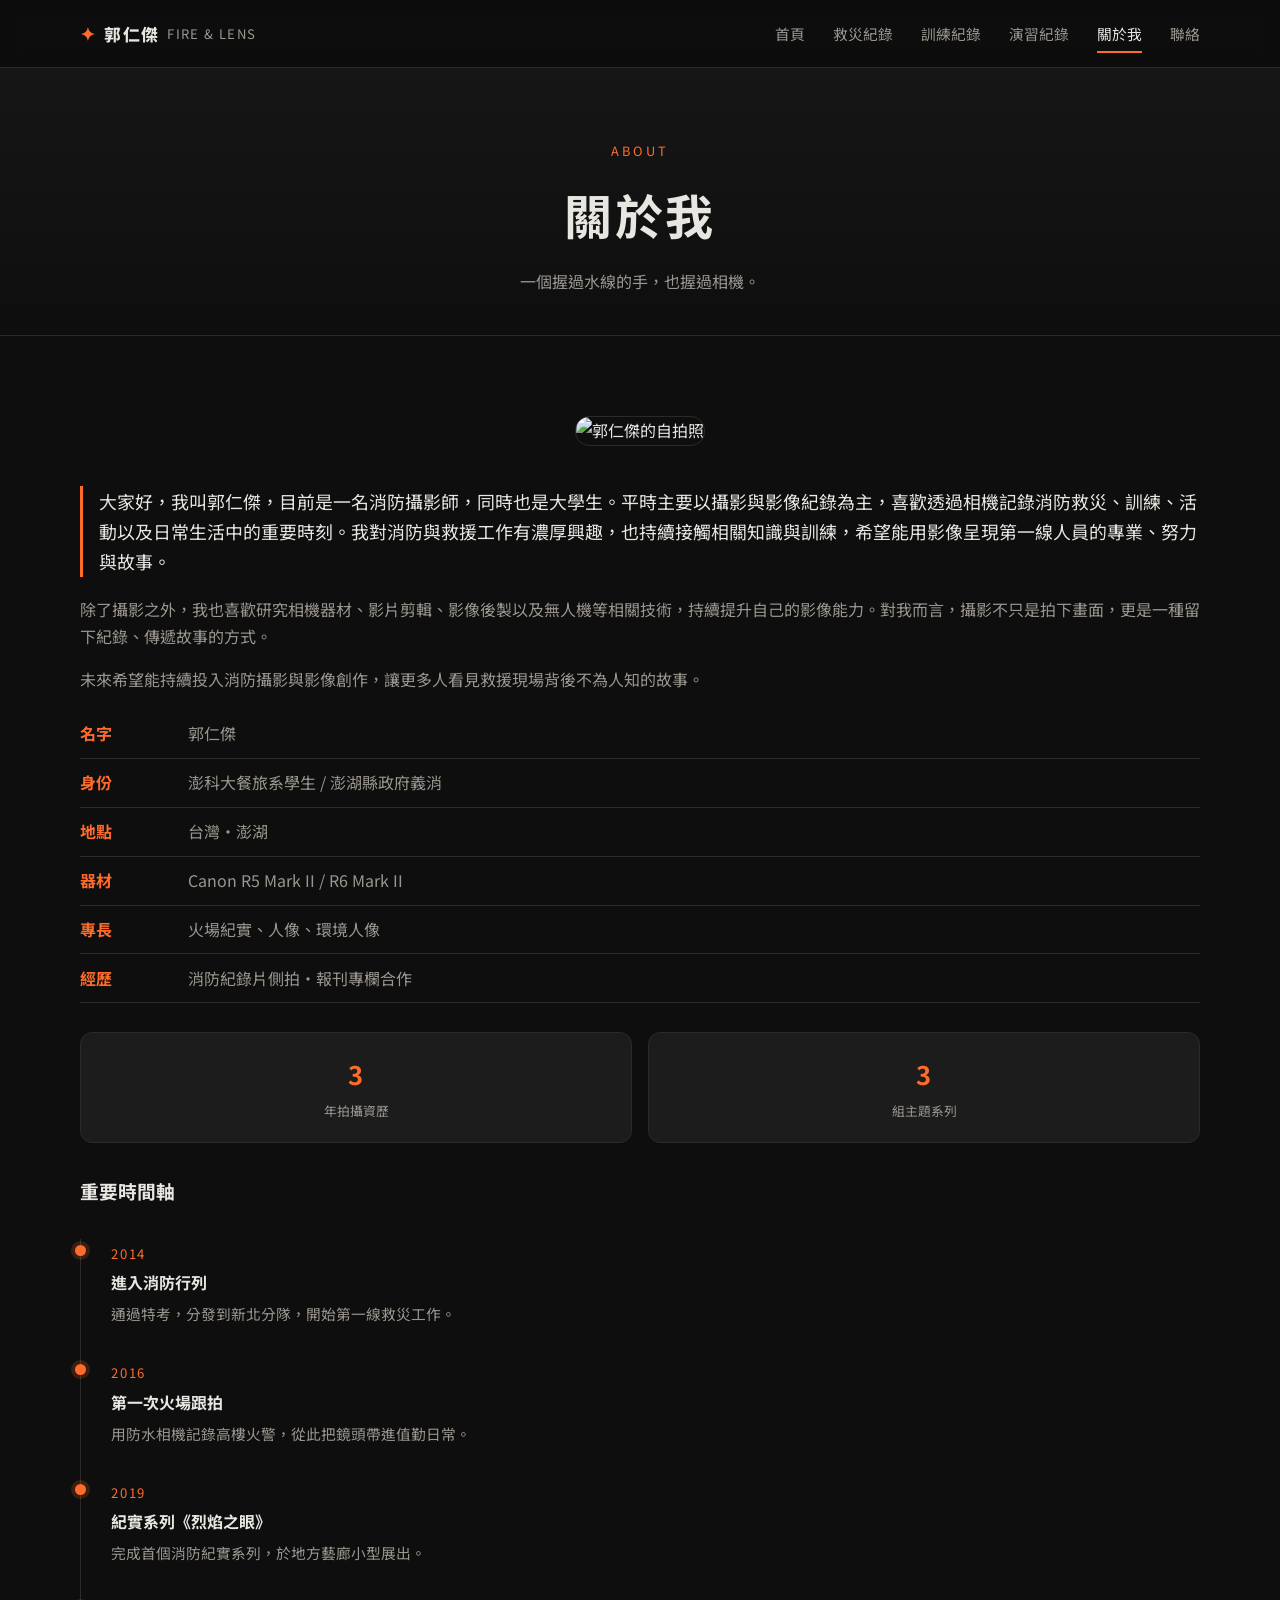
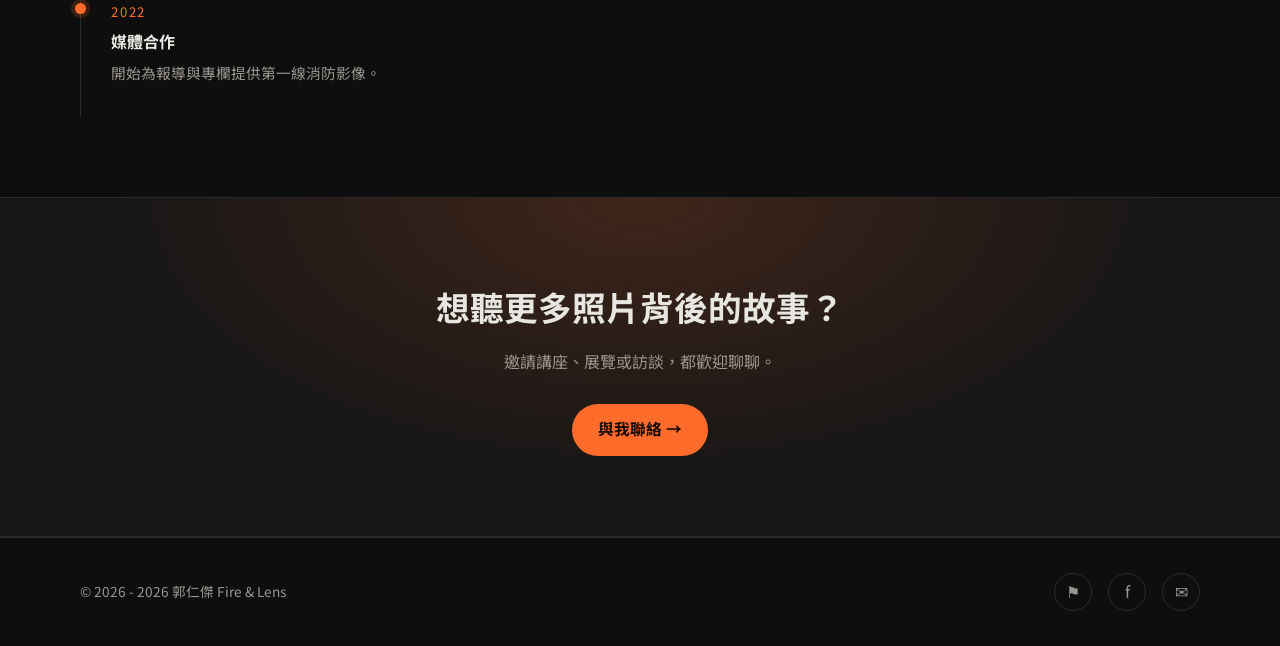
==== about.html @ 65919919 "Initial website" ====
<!DOCTYPE html>
<html lang="zh-Hant">
<head>
  <meta charset="UTF-8">
  <meta name="viewport" content="width=device-width, initial-scale=1.0">
  <title>關於我｜郭仁傑 ・ 消防員攝影師</title>
  <meta name="description" content="認識消防員攝影師郭仁傑 — 從火場到鏡頭之間的故事。">
  <link rel="preconnect" href="https://fonts.googleapis.com">
  <link rel="preconnect" href="https://fonts.gstatic.com" crossorigin>
  <link href="https://fonts.googleapis.com/css2?family=Noto+Sans+TC:wght@400;500;700;900&display=swap" rel="stylesheet">
  <link rel="stylesheet" href="css/style.css">
</head>
<body>

  <header class="site-header">
    <div class="container nav">
      <a class="brand" href="index.html"><span class="flame">&#10022;</span> 郭仁傑 <span style="font-weight:400;color:var(--text-muted);font-size:.82rem">FIRE &amp; LENS</span></a>
      <nav class="nav-links" aria-label="主選單">
        <a href="index.html">首頁</a>
        <a href="fire.html">消防紀實</a>
        <a href="portrait.html">人像</a>
        <a href="landscape.html">風景</a>
        <a href="about.html">關於我</a>
        <a href="contact.html">聯絡</a>
      </nav>
      <button class="nav-toggle" aria-label="開啟選單">&#9776;</button>
    </div>
  </header>

  <section class="page-hero">
    <div class="container">
      <div class="kicker">About</div>
      <h1>關於我</h1>
      <p>一個握過水線的手，也握過相機。</p>
    </div>
  </section>

  <main class="section">
    <div class="container about-wrap">
      <div class="about-photo">
        <img src="https://picsum.photos/seed/aboutme/800/1000" alt="郭仁傑的自拍照">
      </div>
      <div>
        <p class="lead">大家好，我叫郭仁傑，目前是一名消防攝影師，同時也是大學生。平時主要以攝影與影像紀錄為主，喜歡透過相機記錄消防救災、訓練、活動以及日常生活中的重要時刻。我對消防與救援工作有濃厚興趣，也持續接觸相關知識與訓練，希望能用影像呈現第一線人員的專業、努力與故事。</p>
        <div class="prose">
          <p>除了攝影之外，我也喜歡研究相機器材、影片剪輯、影像後製以及無人機等相關技術，持續提升自己的影像能力。對我而言，攝影不只是拍下畫面，更是一種留下紀錄、傳遞故事的方式。</p>
          <p>未來希望能持續投入消防攝影與影像創作，讓更多人看見救援現場背後不為人知的故事。</p>
        </div>

        <ul class="info-list">
          <li><b>名字</b><span>郭仁傑</span></li>
          <li><b>身份</b><span>澎科大餐旅系學生 / 澎湖縣政府義消</span></li>
          <li><b>地點</b><span>台灣・澎湖</span></li>
          <li><b>器材</b><span>Canon R5 Mark II / R6 Mark II</span></li>
          <li><b>專長</b><span>火場紀實、人像、環境人像</span></li>
          <li><b>經歷</b><span>消防紀錄片側拍・報刊專欄合作</span></li>
        </ul>

        <div class="stats">
          <div class="stat"><b>3</b><span>年拍攝資歷</span></div>
          <div class="stat"><b>3</b><span>組主題系列</span></div>
        </div>

        <h3 style="margin:2rem 0 0.5rem">重要時間軸</h3>
        <ul class="timeline">
          <li>
            <span class="yr">2014</span>
            <h4>進入消防行列</h4>
            <p>通過特考，分發到新北分隊，開始第一線救災工作。</p>
          </li>
          <li>
            <span class="yr">2016</span>
            <h4>第一次火場跟拍</h4>
            <p>用防水相機記錄高樓火警，從此把鏡頭帶進值勤日常。</p>
          </li>
          <li>
            <span class="yr">2019</span>
            <h4>紀實系列《烈焰之眼》</h4>
            <p>完成首個消防紀實系列，於地方藝廊小型展出。</p>
          </li>
          <li>
            <span class="yr">2022</span>
            <h4>媒體合作</h4>
            <p>開始為報導與專欄提供第一線消防影像。</p>
          </li>
        </ul>
      </div>
    </div>
  </main>

  <section class="section cta">
    <div class="container">
      <h2>想聽更多照片背後的故事？</h2>
      <p>邀請講座、展覽或訪談，都歡迎聊聊。</p>
      <a class="btn" href="contact.html">與我聯絡 &#8594;</a>
    </div>
  </section>

  <footer class="site-footer">
    <div class="container">
      <span>&copy; <span data-year="2026"></span> 郭仁傑 Fire &amp; Lens</span>
      <div class="socials">
        <a href="#" aria-label="Instagram">&#9873;</a>
        <a href="#" aria-label="Facebook">f</a>
        <a href="#" aria-label="Email">&#9993;</a>
      </div>
    </div>
  </footer>

  <script src="js/main.js"></script>
</body>
</html>
---- css/style.css ----
:root {
  --bg: #0e0e0e;
  --bg-soft: #161616;
  --bg-card: #1c1c1c;
  --text: #e8e6e1;
  --text-muted: #9a968f;
  --accent: #ff6b2b;
  --accent-dark: #c94f1d;
  --border: #2a2a2a;
  --max-w: 1120px;
  --nav-h: 68px;
  --ease: cubic-bezier(0.22, 1, 0.36, 1);
}

* { margin: 0; padding: 0; box-sizing: border-box; }

html { scroll-behavior: smooth; }

body {
  font-family: "Noto Sans TC", "PingFang TC", "Microsoft JhengHei", sans-serif;
  background: var(--bg);
  color: var(--text);
  line-height: 1.7;
  -webkit-font-smoothing: antialiased;
}

img { display: block; max-width: 100%; }

a { color: inherit; text-decoration: none; }

.container { width: min(var(--max-w), 92%); margin-inline: auto; }

/* ---------- Nav ---------- */
.site-header {
  position: sticky;
  top: 0;
  z-index: 50;
  height: var(--nav-h);
  background: rgba(14, 14, 14, 0.85);
  backdrop-filter: blur(10px);
  border-bottom: 1px solid var(--border);
}

.nav {
  height: var(--nav-h);
  display: flex;
  align-items: center;
  justify-content: space-between;
  gap: 1rem;
}

.brand {
  font-weight: 800;
  letter-spacing: 0.08em;
  font-size: 1.05rem;
  display: flex;
  align-items: center;
  gap: 0.5rem;
}

.brand .flame { color: var(--accent); font-size: 1.15rem; }

.nav-links {
  display: flex;
  align-items: center;
  gap: clamp(0.75rem, 2.5vw, 1.75rem);
}

.nav-links a {
  font-size: 0.92rem;
  color: var(--text-muted);
  transition: color 0.25s var(--ease);
  position: relative;
}

.nav-links a:hover,
.nav-links a.active { color: var(--text); }

.nav-links a.active::after {
  content: "";
  position: absolute;
  left: 0; bottom: -6px;
  width: 100%; height: 2px;
  background: var(--accent);
}

.nav-toggle {
  display: none;
  background: none;
  border: 1px solid var(--border);
  border-radius: 8px;
  padding: 8px 10px;
  color: var(--text);
  font-size: 1.1rem;
  cursor: pointer;
  line-height: 1;
}

/* ---------- Hero ---------- */
.hero {
  position: relative;
  min-height: min(78vh, 640px);
  display: flex;
  align-items: center;
  background-size: cover;
  background-position: center 30%;
}

.hero::before {
  content: "";
  position: absolute;
  inset: 0;
  background: linear-gradient(180deg, rgba(14,14,14,0.72) 0%, rgba(14,14,14,0.55) 45%, var(--bg) 100%);
}

.hero-inner { position: relative; z-index: 1; padding: 4rem 0 7rem; }

.hero-tag {
  display: inline-flex;
  align-items: center;
  gap: 0.5rem;
  font-size: 0.85rem;
  letter-spacing: 0.2em;
  color: var(--accent);
  border: 1px solid rgba(255, 107, 43, 0.4);
  border-radius: 999px;
  padding: 0.35rem 0.9rem;
  margin-bottom: 1.5rem;
}

.hero h1 {
  font-size: clamp(2.2rem, 6vw, 4rem);
  line-height: 1.15;
  letter-spacing: 0.04em;
  margin-bottom: 1rem;
}

.hero h1 .accent { color: var(--accent); }

.hero p {
  color: var(--text-muted);
  font-size: clamp(1rem, 2vw, 1.15rem);
  max-width: 560px;
  margin-bottom: 2.25rem;
}

.btn {
  display: inline-block;
  background: var(--accent);
  color: #140c05;
  font-weight: 700;
  padding: 0.8rem 1.6rem;
  border-radius: 999px;
  font-size: 0.98rem;
  transition: background 0.25s var(--ease), transform 0.25s var(--ease);
}

.btn:hover { background: #ff8a52; transform: translateY(-2px); }

.btn.btn-ghost {
  background: transparent;
  color: var(--text);
  border: 1px solid var(--border);
}

.btn.btn-ghost:hover { border-color: var(--accent); color: var(--accent); }

/* ---------- Sections ---------- */
.section { padding: 5rem 0; }

.section-head { margin-bottom: 2.5rem; }

.section-head .kicker {
  color: var(--accent);
  letter-spacing: 0.2em;
  font-size: 0.8rem;
  text-transform: uppercase;
}

.section-head h2 {
  font-size: clamp(1.6rem, 4vw, 2.2rem);
  margin-top: 0.4rem;
  letter-spacing: 0.03em;
}

.section-head .desc { color: var(--text-muted); margin-top: 0.6rem; max-width: 600px; }

/* ---------- Cards / Grid ---------- */
.grid-3 {
  display: grid;
  grid-template-columns: repeat(auto-fit, minmax(280px, 1fr));
  gap: 1.5rem;
}

.grid-2 {
  display: grid;
  grid-template-columns: repeat(auto-fit, minmax(340px, 1fr));
  gap: 1.5rem;
}

.card {
  position: relative;
  border-radius: 14px;
  overflow: hidden;
  background: var(--bg-card);
  border: 1px solid var(--border);
  transition: transform 0.35s var(--ease), border-color 0.35s var(--ease), box-shadow 0.35s var(--ease);
}

.card:hover {
  transform: translateY(-6px);
  border-color: rgba(255, 107, 43, 0.5);
  box-shadow: 0 18px 40px rgba(0, 0, 0, 0.45);
}

.card img {
  width: 100%;
  height: 240px;
  object-fit: cover;
  transition: transform 0.5s var(--ease);
}

.card:hover img { transform: scale(1.05); }

.card-body { padding: 1.2rem 1.3rem 1.4rem; }

.card-body h3 { font-size: 1.1rem; margin-bottom: 0.35rem; }

.card-body p { color: var(--text-muted); font-size: 0.9rem; }

.card .arrow {
  position: absolute;
  right: 1.1rem; bottom: 1.2rem;
  color: var(--accent);
  font-size: 1.3rem;
  transition: transform 0.3s var(--ease);
}

.card:hover .arrow { transform: translateX(4px); }

.tags { display: flex; flex-wrap: wrap; gap: 0.4rem; margin-top: 0.9rem; }

.tag {
  font-size: 0.72rem;
  color: var(--accent);
  border: 1px solid rgba(255, 107, 43, 0.35);
  padding: 0.15rem 0.6rem;
  border-radius: 999px;
}

/* ---------- Page hero (small) ---------- */
.page-hero {
  padding: 4.5rem 0 2.5rem;
  text-align: center;
  border-bottom: 1px solid var(--border);
  background: linear-gradient(180deg, var(--bg-soft), var(--bg));
}

.page-hero h1 {
  font-size: clamp(2rem, 5vw, 3rem);
  letter-spacing: 0.05em;
}

.page-hero .kicker {
  color: var(--accent);
  letter-spacing: 0.25em;
  font-size: 0.8rem;
  text-transform: uppercase;
  margin-bottom: 0.75rem;
}

.page-hero p { color: var(--text-muted); max-width: 620px; margin: 0.8rem auto 0; }

/* ---------- Filter bar ---------- */
.filter-bar {
  display: flex;
  flex-wrap: wrap;
  gap: 0.6rem;
  margin-bottom: 2rem;
}

.filter-btn {
  background: var(--bg-card);
  border: 1px solid var(--border);
  color: var(--text-muted);
  font-size: 0.88rem;
  font-family: inherit;
  padding: 0.5rem 1.1rem;
  border-radius: 999px;
  cursor: pointer;
  transition: border-color 0.25s var(--ease), color 0.25s var(--ease), background 0.25s var(--ease);
}

.filter-btn:hover { border-color: var(--accent); color: var(--text); }

.filter-btn.active {
  background: var(--accent);
  border-color: var(--accent);
  color: #140c05;
  font-weight: 700;
}

/* ---------- Gallery ---------- */
.gallery {
  display: grid;
  grid-template-columns: repeat(auto-fit, minmax(240px, 1fr));
  gap: 1rem;
}

.gallery a {
  position: relative;
  border-radius: 12px;
  overflow: hidden;
  border: 1px solid var(--border);
  cursor: zoom-in;
}

.gallery img {
  width: 100%;
  height: 230px;
  object-fit: cover;
  transition: transform 0.4s var(--ease);
}

.gallery a:hover img { transform: scale(1.06); }

.gallery .cap {
  position: absolute;
  inset: auto 0 0 0;
  padding: 1.8rem 0.9rem 0.7rem;
  background: linear-gradient(transparent, rgba(0,0,0,0.78));
  font-size: 0.85rem;
  opacity: 0;
  transform: translateY(6px);
  transition: opacity 0.3s var(--ease), transform 0.3s var(--ease);
}

.gallery a:hover .cap { opacity: 1; transform: translateY(0); }

/* ---------- About ---------- */
.about-wrap { display: grid; grid-template-columns: 1fr; gap: 2.5rem; align-items: start; }

.about-photo {
  border-radius: 14px;
  overflow: hidden;
  border: 1px solid var(--border);
  max-width: 460px;
  margin: 0 auto;
}

.about-photo img { width: 100%; height: auto; }

.stats { display: grid; grid-template-columns: repeat(auto-fit, minmax(130px, 1fr)); gap: 1rem; margin: 1.8rem 0; }

.stat {
  background: var(--bg-card);
  border: 1px solid var(--border);
  border-radius: 12px;
  padding: 1.2rem 0.8rem;
  text-align: center;
}

.stat b { display: block; font-size: 1.6rem; color: var(--accent); letter-spacing: 0.02em; }

.stat span { font-size: 0.8rem; color: var(--text-muted); }

.info-list { list-style: none; margin-top: 1rem; }

.info-list li { padding: 0.65rem 0; border-bottom: 1px solid var(--border); display: flex; gap: 1rem; }

.info-list li b { width: 92px; color: var(--accent); font-weight: 700; flex-shrink: 0; }

.info-list li span { color: var(--text-muted); }

.lead {
  font-size: 1.12rem;
  color: var(--text);
  margin-bottom: 1.2rem;
  border-left: 3px solid var(--accent);
  padding-left: 1rem;
}

.prose p { color: var(--text-muted); margin-bottom: 1rem; }

/* ---------- Timeline ---------- */
.timeline { margin-top: 2rem; list-style: none; }

.timeline li {
  position: relative;
  padding: 0 0 2rem 1.9rem;
  border-left: 1px solid var(--border);
}

.timeline li::before {
  content: "";
  position: absolute;
  left: -6px; top: 6px;
  width: 11px; height: 11px;
  border-radius: 50%;
  background: var(--accent);
  box-shadow: 0 0 0 4px rgba(255, 107, 43, 0.18);
}

.timeline .yr { color: var(--accent); font-size: 0.82rem; letter-spacing: 0.12em; }

.timeline h4 { margin: 0.2rem 0 0.3rem; }

.timeline p { color: var(--text-muted); font-size: 0.92rem; }

/* ---------- Contact ---------- */
.contact-wrap {
  display: grid;
  grid-template-columns: repeat(auto-fit, minmax(300px, 1fr));
  gap: 2rem;
}

.contact-card {
  background: var(--bg-card);
  border: 1px solid var(--border);
  border-radius: 14px;
  padding: 1.6rem;
  display: flex;
  align-items: flex-start;
  gap: 1rem;
  transition: border-color 0.3s var(--ease);
}

.contact-card:hover { border-color: rgba(255, 107, 43, 0.5); }

.contact-icon {
  width: 44px; height: 44px;
  flex-shrink: 0;
  display: grid;
  place-items: center;
  border-radius: 10px;
  background: rgba(255, 107, 43, 0.12);
  color: var(--accent);
  font-size: 1.25rem;
}

.contact-card h3 { font-size: 1rem; margin-bottom: 0.2rem; }

.contact-card p, .contact-card a { color: var(--text-muted); font-size: 0.92rem; }

.contact-card a:hover { color: var(--accent); }

.contact-form { margin-top: 3rem; }

.contact-form .section-head { margin-bottom: 1.5rem; }

.form-grid { display: grid; grid-template-columns: 1fr 1fr; gap: 1rem; }

.form-grid .full { grid-column: 1 / -1; }

label { font-size: 0.85rem; color: var(--text-muted); display: block; margin-bottom: 0.4rem; }

input, textarea {
  width: 100%;
  background: var(--bg-card);
  border: 1px solid var(--border);
  border-radius: 10px;
  color: var(--text);
  padding: 0.75rem 1rem;
  font-size: 0.95rem;
  font-family: inherit;
  transition: border-color 0.25s var(--ease);
}

input:focus, textarea:focus { outline: none; border-color: var(--accent); }

textarea { resize: vertical; min-height: 140px; }

.fill {
  cursor: pointer;
  text-align: center;
  border: none;
  background: var(--accent);
  color: #140c05;
  font-weight: 700;
  padding: 0.85rem 2rem;
  border-radius: 999px;
  font-size: 0.98rem;
  transition: background 0.25s var(--ease);
}

.fill:hover { background: #ff8a52; }

.note { margin-top: 1rem; font-size: 0.82rem; color: var(--text-muted); }

/* ---------- CTA band ---------- */
.cta {
  background:
    radial-gradient(60% 120% at 50% 0%, rgba(255,107,43,0.18), transparent 70%),
    var(--bg-soft);
  border-top: 1px solid var(--border);
  border-bottom: 1px solid var(--border);
  text-align: center;
}

.cta h2 { font-size: clamp(1.5rem, 4vw, 2.1rem); margin-bottom: 0.8rem; }

.cta p { color: var(--text-muted); max-width: 560px; margin: 0 auto 1.8rem; }

/* ---------- Footer ---------- */
.site-footer {
  border-top: 1px solid var(--border);
  padding: 2.2rem 0;
  color: var(--text-muted);
  font-size: 0.85rem;
}

.site-footer .container {
  display: flex;
  flex-wrap: wrap;
  align-items: center;
  justify-content: space-between;
  gap: 1rem;
}

.socials { display: flex; gap: 1rem; }

.socials a {
  width: 38px; height: 38px;
  display: grid;
  place-items: center;
  border: 1px solid var(--border);
  border-radius: 50%;
  font-size: 1rem;
  transition: border-color 0.25s var(--ease), color 0.25s var(--ease);
}

.socials a:hover { border-color: var(--accent); color: var(--accent); }

/* ---------- Lightbox ---------- */
.lightbox {
  position: fixed;
  inset: 0;
  z-index: 100;
  background: rgba(8, 8, 8, 0.94);
  display: none;
  align-items: center;
  justify-content: center;
  padding: 2rem;
  opacity: 0;
  transition: opacity 0.3s var(--ease);
}

.lightbox.open { display: flex; opacity: 1; }

.lightbox img {
  max-width: 92vw;
  max-height: 82vh;
  border-radius: 10px;
  box-shadow: 0 30px 80px rgba(0, 0, 0, 0.7);
}

.lightbox .cap {
  position: absolute;
  bottom: 1.5rem;
  left: 50%;
  transform: translateX(-50%);
  color: var(--text-muted);
  font-size: 0.9rem;
  white-space: nowrap;
}

.lightbox .close {
  position: absolute;
  top: 1.2rem; right: 1.4rem;
  background: none;
  border: none;
  color: var(--text);
  font-size: 2rem;
  cursor: pointer;
  line-height: 1;
}

.lightbox .nav-btn {
  position: absolute;
  top: 50%;
  transform: translateY(-50%);
  background: rgba(255, 255, 255, 0.06);
  border: 1px solid var(--border);
  color: var(--text);
  width: 44px; height: 44px;
  border-radius: 50%;
  font-size: 1.2rem;
  cursor: pointer;
  transition: background 0.2s var(--ease);
}

.lightbox .nav-btn:hover { background: rgba(255, 107, 43, 0.2); }
.lightbox .prev { left: 1.2rem; }
.lightbox .next { right: 1.2rem; }

/* ---------- Responsive ---------- */
@media (max-width: 820px) {
  .nav-toggle { display: block; }

  .nav-links {
    position: absolute;
    top: var(--nav-h);
    left: 0; right: 0;
    flex-direction: column;
    align-items: flex-start;
    gap: 0;
    background: rgba(12, 12, 12, 0.98);
    border-bottom: 1px solid var(--border);
    padding: 0.5rem 1.2rem 1rem;
    display: none;
  }

  .nav-links.open { display: flex; }

  .nav-links a {
    width: 100%;
    padding: 0.8rem 0;
    border-bottom: 1px solid var(--border);
  }

  .nav-links a.active::after { display: none; }

  .form-grid { grid-template-columns: 1fr; }

  .section { padding: 3.5rem 0; }
}
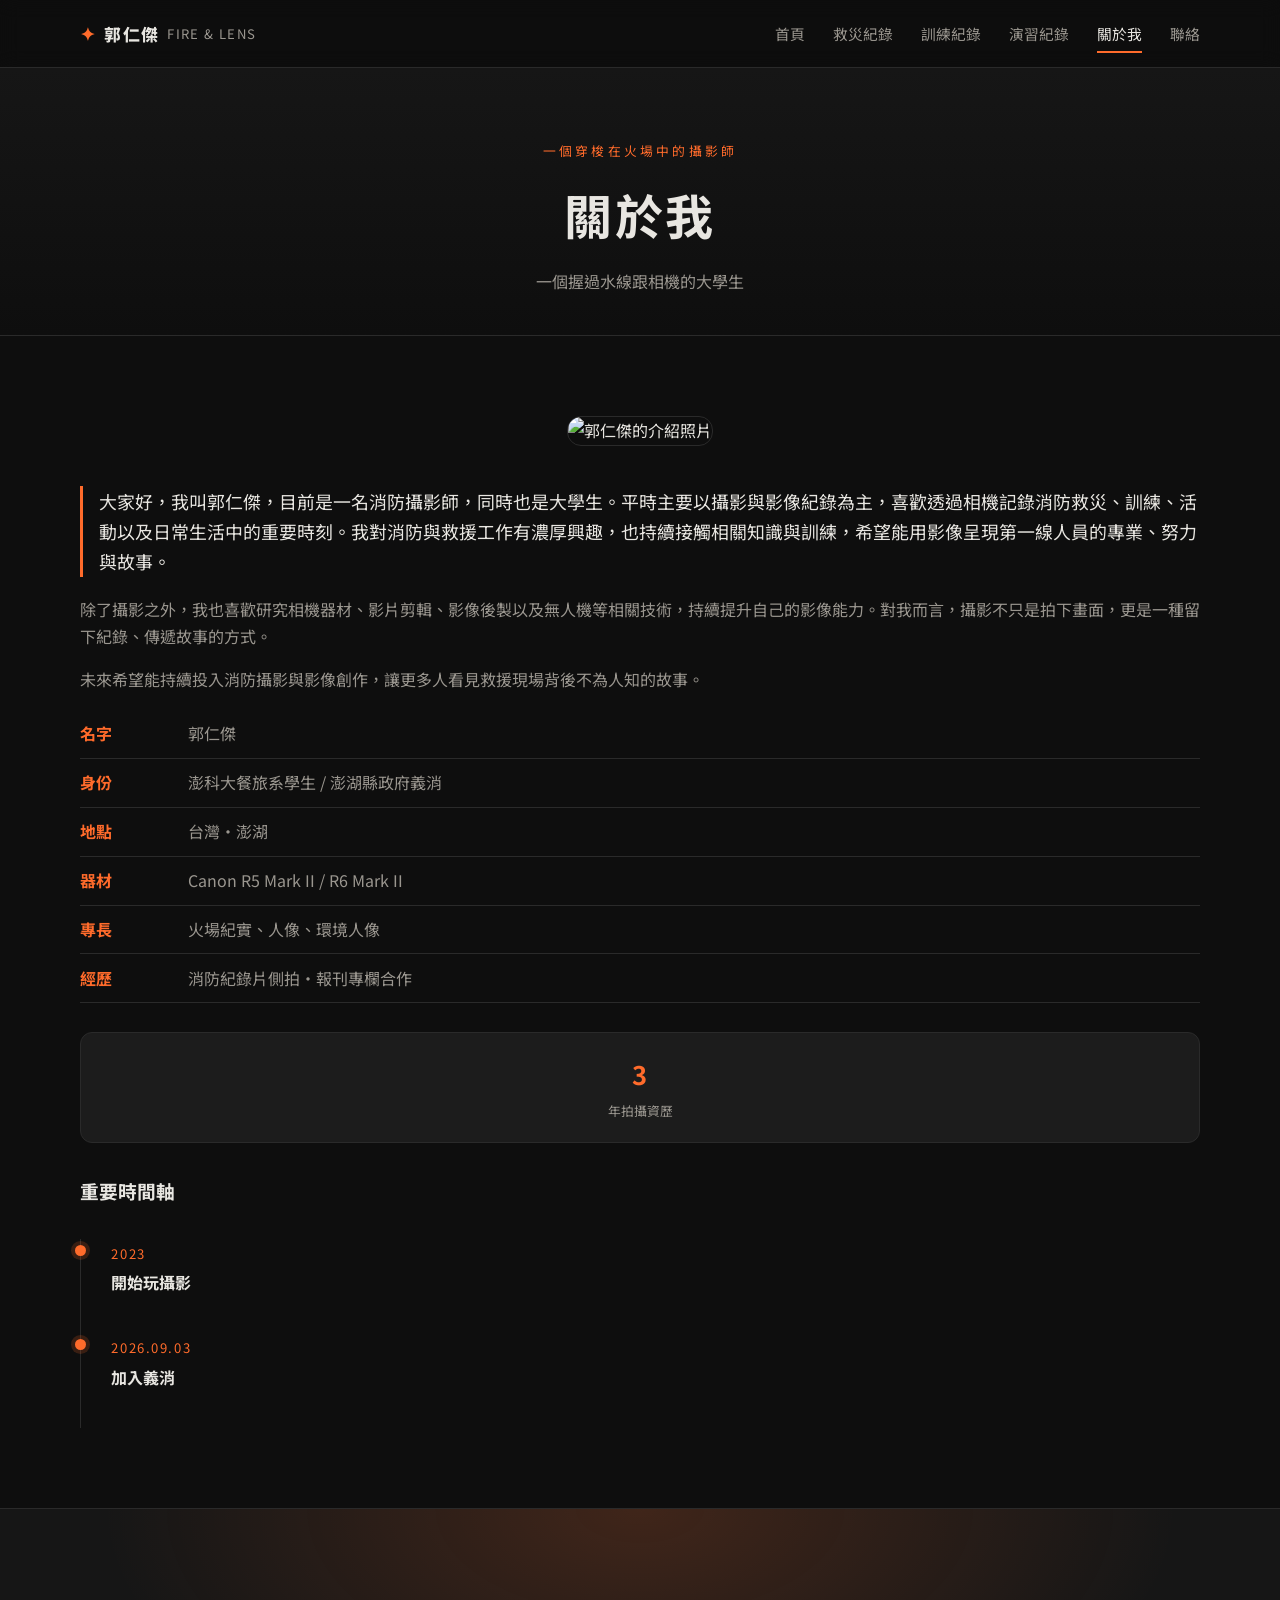
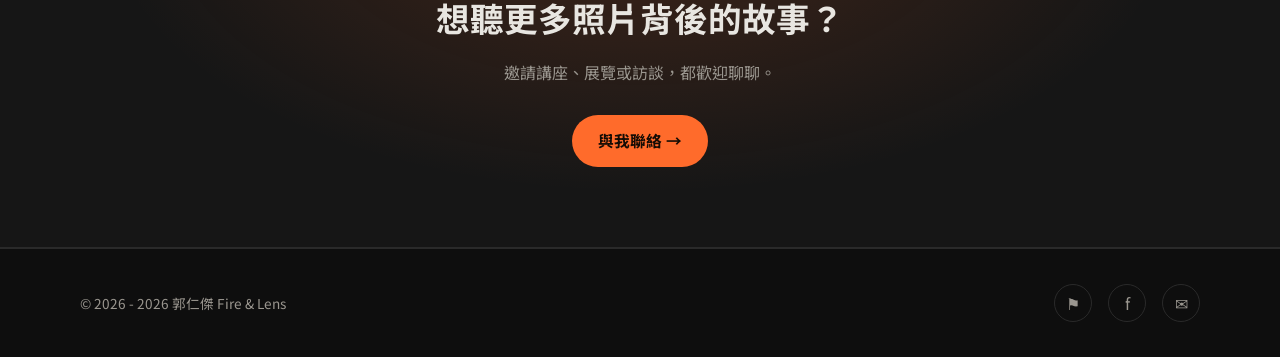
==== commit dee88247: "Add files via upload" ====
--- a/about.html
+++ b/about.html
@@ -29,16 +29,16 @@
 
   <section class="page-hero">
     <div class="container">
-      <div class="kicker">About</div>
+      <div class="kicker">一個穿梭在火場中的攝影師</div>
       <h1>關於我</h1>
-      <p>一個握過水線的手，也握過相機。</p>
+      <p>一個握過水線跟相機的大學生</p>
     </div>
   </section>
 
   <main class="section">
     <div class="container about-wrap">
       <div class="about-photo">
-        <img src="https://picsum.photos/seed/aboutme/800/1000" alt="郭仁傑的自拍照">
+        <img src="images/IMG_8787.JPG" alt="郭仁傑的介紹照片">
       </div>
       <div>
         <p class="lead">大家好，我叫郭仁傑，目前是一名消防攝影師，同時也是大學生。平時主要以攝影與影像紀錄為主，喜歡透過相機記錄消防救災、訓練、活動以及日常生活中的重要時刻。我對消防與救援工作有濃厚興趣，也持續接觸相關知識與訓練，希望能用影像呈現第一線人員的專業、努力與故事。</p>
@@ -58,30 +58,17 @@
 
         <div class="stats">
           <div class="stat"><b>3</b><span>年拍攝資歷</span></div>
-          <div class="stat"><b>3</b><span>組主題系列</span></div>
         </div>
 
         <h3 style="margin:2rem 0 0.5rem">重要時間軸</h3>
         <ul class="timeline">
           <li>
-            <span class="yr">2014</span>
-            <h4>進入消防行列</h4>
-            <p>通過特考，分發到新北分隊，開始第一線救災工作。</p>
+            <span class="yr">2023</span>
+            <h4>開始玩攝影</h4>
           </li>
           <li>
-            <span class="yr">2016</span>
-            <h4>第一次火場跟拍</h4>
-            <p>用防水相機記錄高樓火警，從此把鏡頭帶進值勤日常。</p>
-          </li>
-          <li>
-            <span class="yr">2019</span>
-            <h4>紀實系列《烈焰之眼》</h4>
-            <p>完成首個消防紀實系列，於地方藝廊小型展出。</p>
-          </li>
-          <li>
-            <span class="yr">2022</span>
-            <h4>媒體合作</h4>
-            <p>開始為報導與專欄提供第一線消防影像。</p>
+            <span class="yr">2026.09.03</span>
+            <h4>加入義消</h4>
           </li>
         </ul>
       </div>
@@ -109,4 +96,4 @@
 
   <script src="js/main.js"></script>
 </body>
-</html>+</html>
